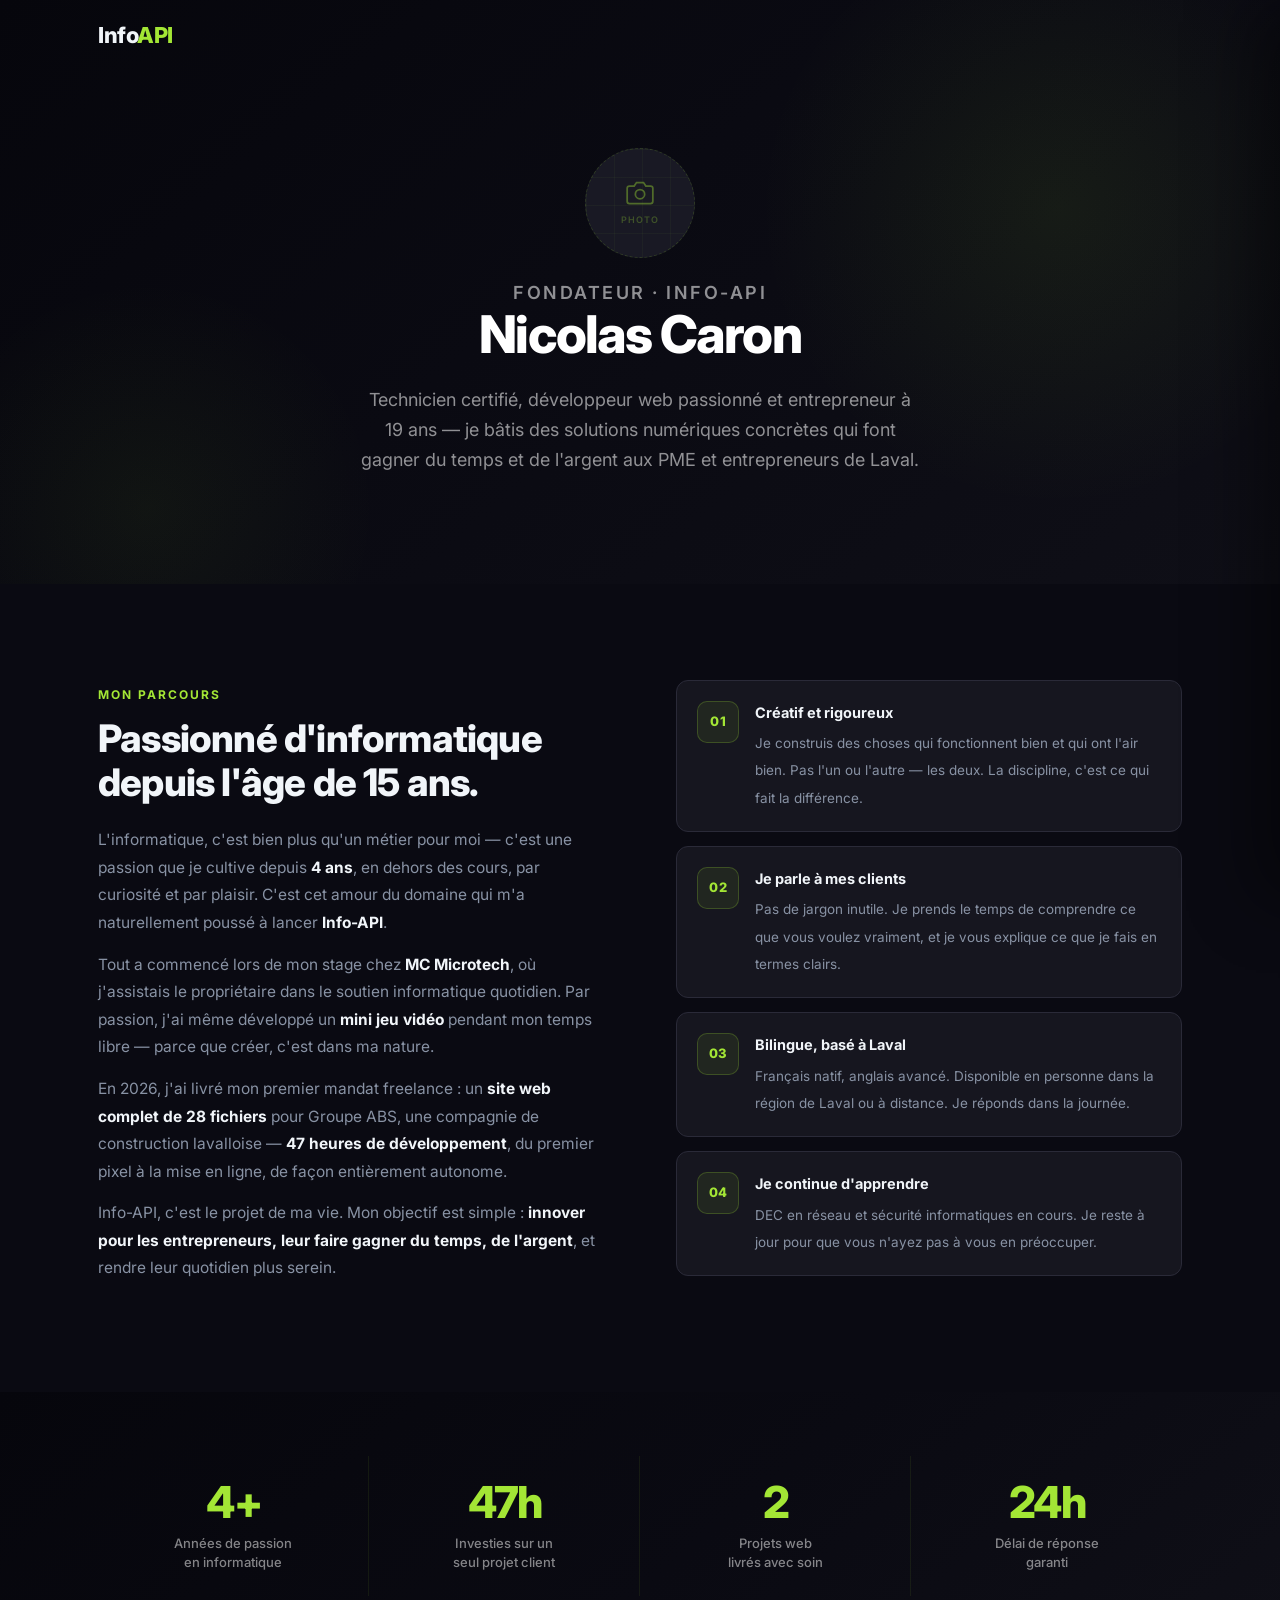
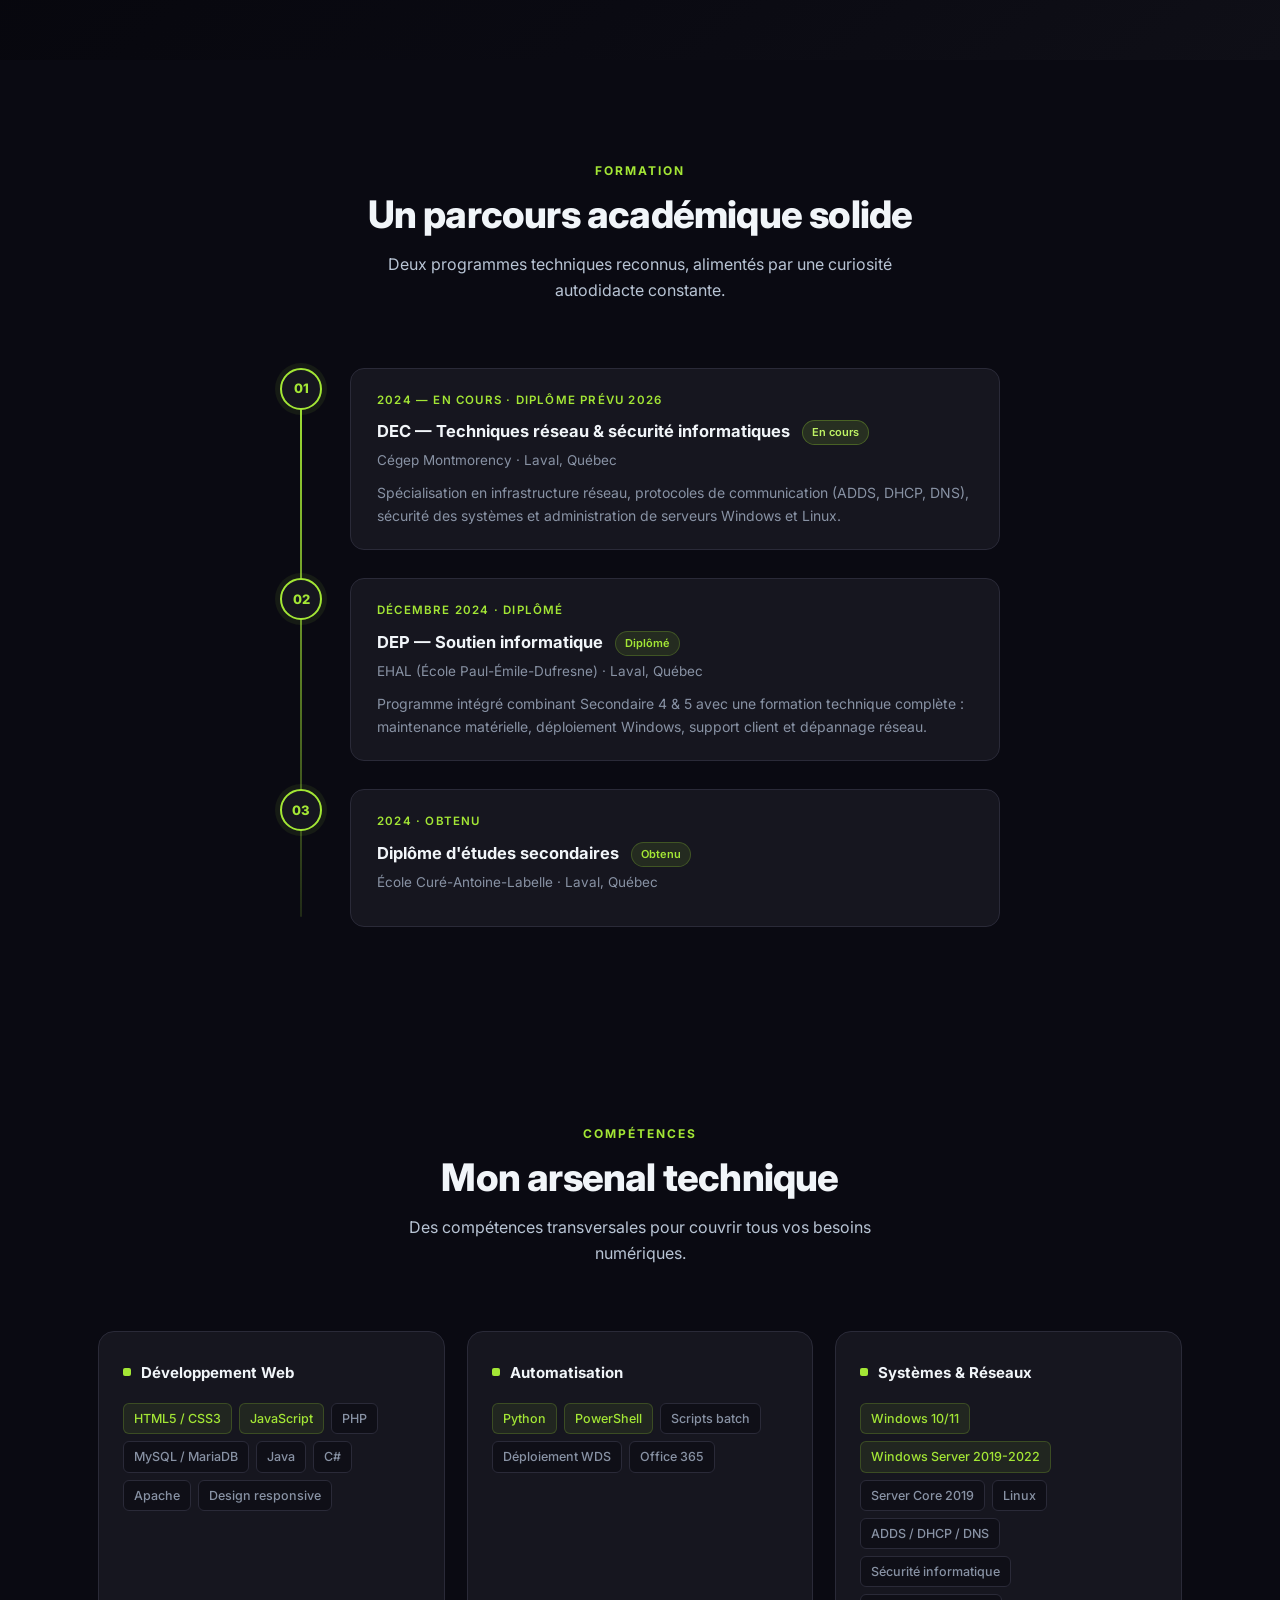
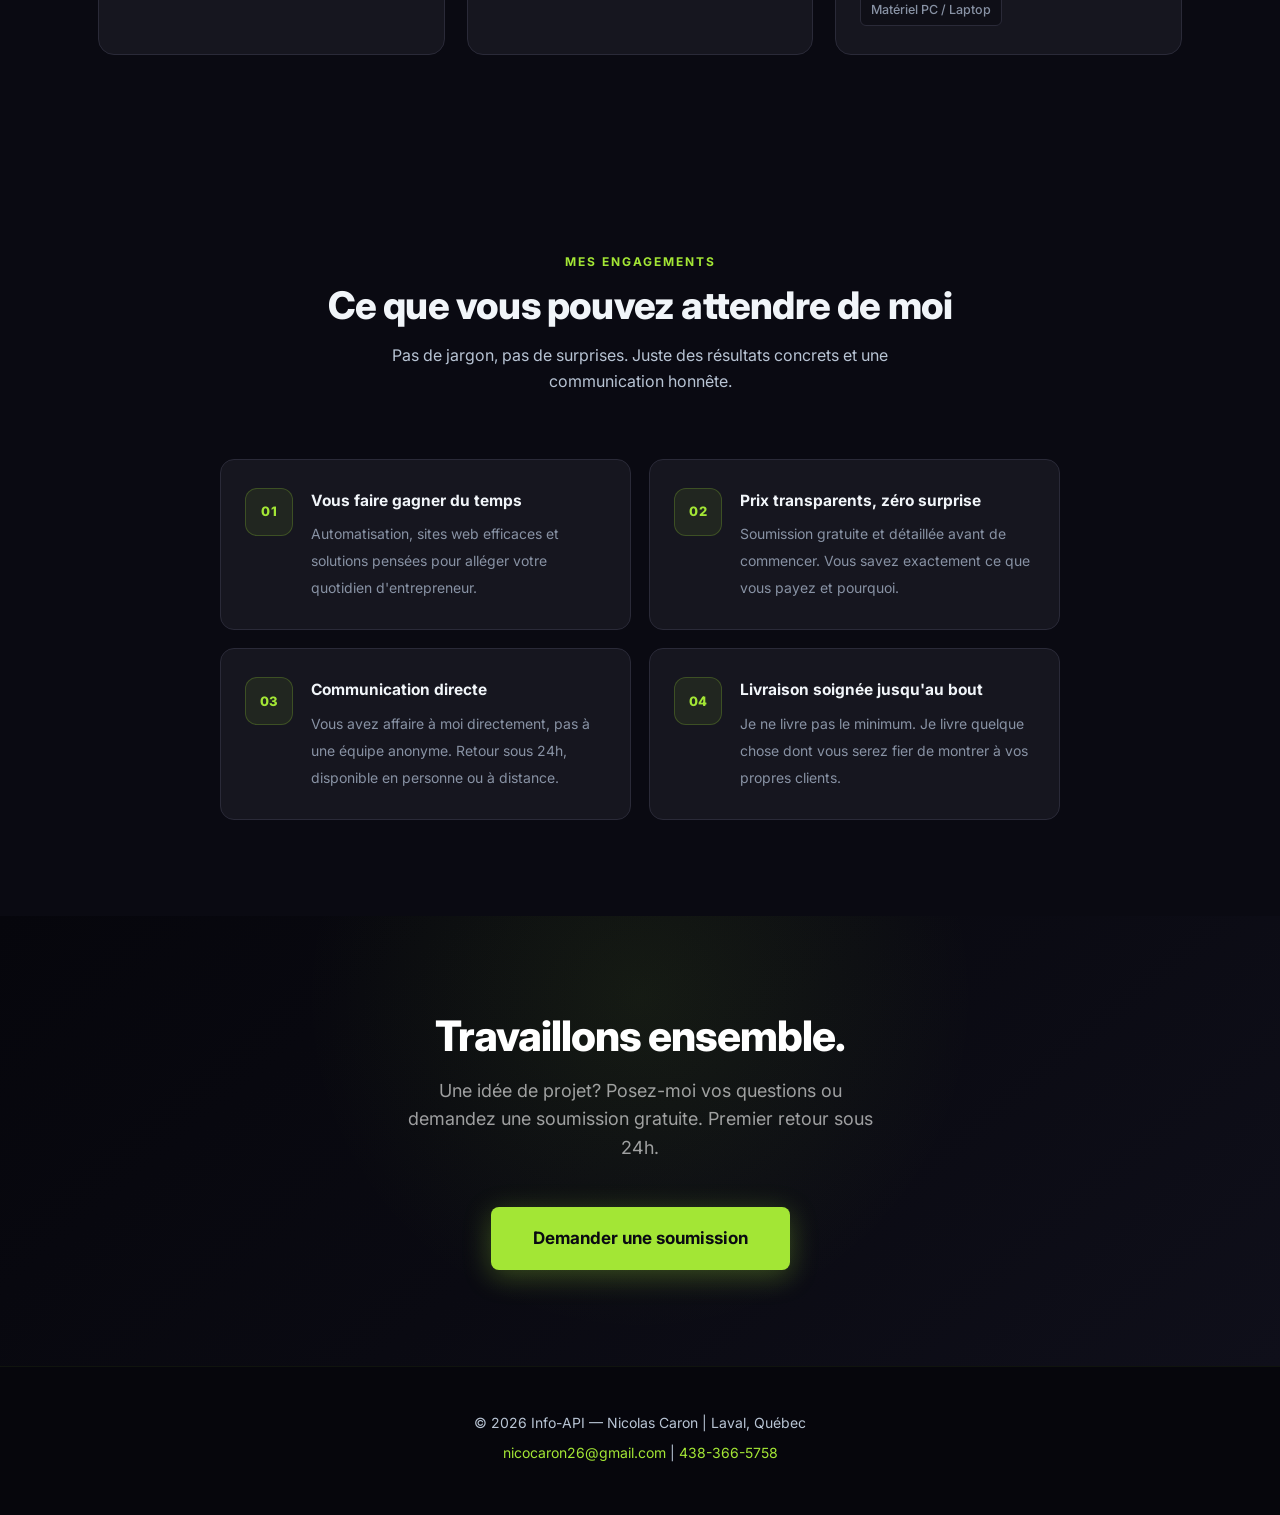
==== apropos.html @ 494d6074 "Fix structure repo" ====
<!DOCTYPE html>
<html lang="fr">
<head>
    <meta charset="UTF-8">
    <meta name="viewport" content="width=device-width, initial-scale=1.0">
    <meta name="description" content="À propos de Nicolas Caron, fondateur d'Info-API — technicien certifié, développeur web passionné basé à Laval.">
    <title>À propos | Info-API</title>
    <link rel="preconnect" href="https://fonts.googleapis.com">
    <link rel="preconnect" href="https://fonts.gstatic.com" crossorigin>
    <link href="https://fonts.googleapis.com/css2?family=Inter:wght@400;500;600;700;800&display=swap" rel="stylesheet">
    <link rel="stylesheet" href="css/style.css">
    <style>
        /* ---- HERO ---- */
        .about-hero {
            padding: 148px 0 108px;
            background: linear-gradient(140deg, #06060c 0%, #0a0a12 45%, #0f0f17 100%);
            text-align: center;
            position: relative;
            overflow: hidden;
        }
        .about-hero::before {
            content: '';
            position: absolute;
            top: -20%; right: -8%;
            width: 650px; height: 650px;
            background: radial-gradient(circle, rgba(163,230,53,0.07) 0%, transparent 65%);
            pointer-events: none;
        }
        .about-hero::after {
            content: '';
            position: absolute;
            bottom: -30%; left: -8%;
            width: 500px; height: 500px;
            background: radial-gradient(circle, rgba(163,230,53,0.05) 0%, transparent 65%);
            pointer-events: none;
        }
        .about-hero .container { position: relative; z-index: 1; }

        .avatar {
            width: 100px; height: 100px;
            border-radius: 50%;
            background: rgba(163,230,53,0.08);
            border: 2px solid rgba(163,230,53,0.28);
            display: flex;
            align-items: center;
            justify-content: center;
            font-size: 28px;
            font-weight: 800;
            color: #a3e635;
            margin: 0 auto 24px;
            box-shadow: 0 0 0 8px rgba(163,230,53,0.05);
        }

        .hero-role {
            font-size: 13px;
            font-weight: 600;
            letter-spacing: 2.5px;
            text-transform: uppercase;
            color: #a3e635;
            margin-bottom: 14px;
        }

        .about-hero h1 {
            font-size: 52px;
            font-weight: 800;
            color: #fff;
            letter-spacing: -1.8px;
            margin-bottom: 22px;
            line-height: 1.05;
        }

        .about-hero > .container > p {
            font-size: 18px;
            color: rgba(255,255,255,0.55);
            max-width: 560px;
            margin: 0 auto;
            line-height: 1.68;
        }

        /* ---- HISTOIRE ---- */
        .histoire-grid {
            display: grid;
            grid-template-columns: 1fr 1fr;
            gap: 72px;
            align-items: start;
        }

        .histoire-text h2 { text-align: left; margin-bottom: 22px; }

        .histoire-text p {
            color: #8892a4;
            font-size: 15.5px;
            line-height: 1.78;
            margin-bottom: 14px;
        }

        .histoire-text p strong { color: #f1f5f9; }

        .traits { display: flex; flex-direction: column; gap: 14px; }

        .trait {
            display: flex;
            align-items: flex-start;
            gap: 16px;
            background: #16161f;
            border: 1.5px solid #2a2a38;
            border-radius: 12px;
            padding: 20px;
            transition: border-color 0.22s, transform 0.22s;
        }

        .trait:hover {
            border-color: rgba(163,230,53,0.22);
            transform: translateX(5px);
        }

        .trait-icon { flex-shrink: 0; margin-top: 2px; }
        .trait-num {
            width: 42px; height: 42px;
            background: rgba(163,230,53,0.08);
            border: 1.5px solid rgba(163,230,53,0.22);
            border-radius: 10px;
            display: flex; align-items: center; justify-content: center;
            color: #a3e635; font-size: 13px; font-weight: 800;
            flex-shrink: 0; letter-spacing: 0.5px; line-height: 1;
        }

        .trait-content strong {
            display: block;
            font-size: 14.5px;
            font-weight: 700;
            color: #f1f5f9;
            margin-bottom: 4px;
        }

        .trait-content span {
            font-size: 13.5px;
            color: #8892a4;
            line-height: 1.55;
        }

        /* ---- STATS ---- */
        .stats-band {
            background: linear-gradient(140deg, #06060c 0%, #0a0a12 55%, #0f0f17 100%);
            padding: 64px 0;
        }

        .stats-grid {
            display: grid;
            grid-template-columns: repeat(4, 1fr);
            text-align: center;
        }

        .stat-item {
            padding: 24px 20px;
            border-right: 1px solid rgba(163,230,53,0.08);
        }

        .stat-item:last-child { border-right: none; }

        .stat-number {
            font-size: 44px;
            font-weight: 800;
            color: #a3e635;
            letter-spacing: -2px;
            line-height: 1;
            margin-bottom: 10px;
        }

        .stat-label {
            font-size: 13px;
            color: rgba(255,255,255,0.5);
            font-weight: 500;
            line-height: 1.45;
        }

        /* ---- TIMELINE ---- */
        .timeline {
            max-width: 720px;
            margin: 0 auto;
            position: relative;
        }

        .timeline::before {
            content: '';
            position: absolute;
            left: 20px; top: 10px; bottom: 10px;
            width: 2px;
            background: linear-gradient(to bottom, #a3e635, rgba(163,230,53,0.15));
            border-radius: 2px;
        }

        .timeline-item {
            display: flex;
            gap: 28px;
            margin-bottom: 28px;
            align-items: flex-start;
        }

        .timeline-item:last-child { margin-bottom: 0; }

        .timeline-dot {
            width: 42px; height: 42px;
            border-radius: 50%;
            background: #16161f;
            border: 2px solid #a3e635;
            display: flex;
            align-items: center;
            justify-content: center;
            font-size: 13px;
            font-weight: 800;
            color: #a3e635;
            flex-shrink: 0;
            position: relative;
            z-index: 1;
            box-shadow: 0 0 0 5px rgba(163,230,53,0.08);
        }

        .timeline-content {
            background: #16161f;
            border: 1.5px solid #2a2a38;
            border-radius: 14px;
            padding: 22px 26px;
            flex: 1;
            transition: border-color 0.22s, box-shadow 0.22s;
        }

        .timeline-content:hover {
            border-color: rgba(163,230,53,0.22);
            box-shadow: 0 8px 24px rgba(0,0,0,0.3);
        }

        .timeline-date {
            font-size: 11.5px;
            font-weight: 600;
            letter-spacing: 1.2px;
            text-transform: uppercase;
            color: #a3e635;
            margin-bottom: 7px;
        }

        .timeline-content h3 {
            font-size: 16.5px;
            font-weight: 700;
            color: #f1f5f9;
            margin-bottom: 4px;
        }

        .timeline-content .school {
            font-size: 13.5px;
            color: #8892a4;
            margin-bottom: 10px;
        }

        .timeline-content p {
            font-size: 14px;
            color: #8892a4;
            line-height: 1.62;
        }

        .badge-status {
            display: inline-block;
            font-size: 11px;
            font-weight: 600;
            padding: 2px 9px;
            border-radius: 100px;
            margin-left: 8px;
            vertical-align: middle;
        }

        .badge-done {
            background: rgba(163,230,53,0.1);
            color: #a3e635;
            border: 1px solid rgba(163,230,53,0.22);
        }

        .badge-active {
            background: rgba(163,230,53,0.12);
            color: #bef264;
            border: 1px solid rgba(163,230,53,0.28);
        }

        /* ---- COMPETENCES ---- */
        .skills-grid {
            display: grid;
            grid-template-columns: repeat(3, 1fr);
            gap: 22px;
        }

        .skill-group {
            background: #16161f;
            border: 1.5px solid #2a2a38;
            border-radius: 16px;
            padding: 28px 24px;
            transition: border-color 0.22s, box-shadow 0.22s, transform 0.22s;
        }

        .skill-group:hover {
            border-color: rgba(163,230,53,0.22);
            box-shadow: 0 12px 32px rgba(0,0,0,0.3);
            transform: translateY(-4px);
        }

        .skill-group-title {
            display: flex;
            align-items: center;
            gap: 10px;
            font-size: 15px;
            font-weight: 700;
            color: #f1f5f9;
            margin-bottom: 18px;
        }

        .skill-group-title::before {
            content: '';
            display: inline-block;
            width: 8px; height: 8px;
            border-radius: 2px;
            background: #a3e635;
            flex-shrink: 0;
        }

        .skill-tags { display: flex; flex-wrap: wrap; gap: 7px; }

        .skill-tag {
            font-size: 12.5px;
            font-weight: 500;
            color: #8892a4;
            background: #0f0f17;
            border: 1px solid #2a2a38;
            border-radius: 6px;
            padding: 4px 10px;
        }

        .skill-tag.primary {
            background: rgba(163,230,53,0.08);
            color: #a3e635;
            border-color: rgba(163,230,53,0.2);
        }

        /* ---- TEMOIGNAGE ---- */
        .temoignage-wrap {
            max-width: 800px;
            margin: 0 auto;
        }

        .temoignage-card {
            background: #16161f;
            border: 1.5px solid #2a2a38;
            border-radius: 22px;
            padding: 56px 60px;
            position: relative;
            text-align: center;
            box-shadow: 0 20px 56px rgba(0,0,0,0.35);
        }

        .quote-mark {
            font-size: 96px;
            line-height: 0.55;
            color: #a3e635;
            opacity: 0.1;
            font-family: Georgia, serif;
            position: absolute;
            top: 38px; left: 48px;
            pointer-events: none;
        }

        .stars {
            font-size: 20px;
            letter-spacing: 2px;
            margin-bottom: 28px;
        }

        .temoignage-card blockquote {
            font-size: 19px;
            font-weight: 500;
            color: #f1f5f9;
            line-height: 1.68;
            font-style: italic;
            margin-bottom: 36px;
            position: relative;
            z-index: 1;
            max-width: 620px;
            margin-left: auto;
            margin-right: auto;
            margin-bottom: 36px;
        }

        .temoignage-client {
            display: flex;
            align-items: center;
            justify-content: center;
            gap: 14px;
        }

        .client-avatar {
            width: 48px; height: 48px;
            border-radius: 50%;
            background: rgba(163,230,53,0.1);
            border: 1.5px solid rgba(163,230,53,0.22);
            display: flex;
            align-items: center;
            justify-content: center;
            font-size: 15px;
            font-weight: 700;
            color: #a3e635;
            flex-shrink: 0;
        }

        .client-info strong {
            display: block;
            font-size: 15px;
            font-weight: 700;
            color: #f1f5f9;
        }

        .client-info span {
            font-size: 13px;
            color: #8892a4;
        }

        /* ---- ENGAGEMENTS ---- */
        .engagements-grid {
            display: grid;
            grid-template-columns: repeat(2, 1fr);
            gap: 18px;
            max-width: 840px;
            margin: 0 auto;
        }

        .engagement {
            display: flex;
            align-items: flex-start;
            gap: 18px;
            background: #16161f;
            border: 1.5px solid #2a2a38;
            border-radius: 14px;
            padding: 28px 24px;
            transition: border-color 0.22s, box-shadow 0.22s, transform 0.22s;
        }

        .engagement:hover {
            border-color: rgba(163,230,53,0.22);
            box-shadow: 0 10px 28px rgba(0,0,0,0.3);
            transform: translateY(-3px);
        }

        .engagement-icon {
            width: 48px; height: 48px;
            background: rgba(163,230,53,0.08);
            border: 1.5px solid rgba(163,230,53,0.22);
            border-radius: 12px;
            display: flex;
            align-items: center;
            justify-content: center;
            font-size: 13px;
            font-weight: 800;
            color: #a3e635;
            flex-shrink: 0;
            letter-spacing: 0.5px;
        }

        .engagement-text strong {
            display: block;
            font-size: 15.5px;
            font-weight: 700;
            color: #f1f5f9;
            margin-bottom: 6px;
        }

        .engagement-text span {
            font-size: 14px;
            color: #8892a4;
            line-height: 1.57;
        }

        /* ---- RESPONSIVE ---- */
        @media (max-width: 768px) {
            .about-hero h1 { font-size: 36px; letter-spacing: -1px; }
            .histoire-grid { grid-template-columns: 1fr; gap: 44px; }
            .stats-grid { grid-template-columns: repeat(2, 1fr); }
            .stat-item:nth-child(2) { border-right: none; }
            .stat-item:nth-child(3),
            .stat-item:nth-child(4) { border-top: 1px solid rgba(255,255,255,0.07); }
            .stat-item:nth-child(4) { border-right: none; }
            .skills-grid { grid-template-columns: 1fr; }
            .temoignage-card { padding: 36px 24px; }
            .engagements-grid { grid-template-columns: 1fr; }
            .timeline::before { display: none; }
        }
    </style>
</head>
<body>

    <!-- NAVIGATION -->
    <nav class="navbar">
        <div class="container">
            <a href="index.html" class="logo">Info<span>API</span></a>
            <button class="hamburger" id="hamburger" aria-label="Menu">
                <span></span><span></span><span></span>
            </button>
        </div>
    </nav>

    <!-- OVERLAY MENU -->
    <div class="nav-overlay" id="navOverlay">
        <div class="nav-overlay-inner">
            <ul class="overlay-links">
                <li><a href="index.html">Accueil</a></li>
                <li>
                    <button class="overlay-dd-trigger">Services <span class="ov-arrow">+</span></button>
                    <ul class="overlay-sub">
                        <li><a href="sites-web.html">Sites web</a></li>
                        <li><a href="automatisation.html">Solutions sur mesure</a></li>
                        <li><a href="services.html">Forfaits entreprise</a></li>
                    </ul>
                </li>
                <li><a href="apropos.html">À propos</a></li>
                <li><a href="projets.html">Projets</a></li>
            </ul>
            <a href="soumission.html" class="overlay-cta">Prendre RDV Gratuitement</a>
        </div>
    </div>

    <!-- HERO -->
    <section class="about-hero">
        <div class="container">
            <div class="img-ph" style="width:110px;height:110px;border-radius:50%;margin:0 auto 20px;gap:5px;">
                <div class="img-ph-icon" style="width:28px;height:28px;"></div>
                <span class="img-ph-label" style="font-size:9px;">Photo</span>
            </div>
            <p class="hero-role">Fondateur · Info-API</p>
            <h1>Nicolas Caron</h1>
            <p>Technicien certifié, développeur web passionné et entrepreneur à 19 ans — je bâtis des solutions numériques concrètes qui font gagner du temps et de l'argent aux PME et entrepreneurs de Laval.</p>
        </div>
    </section>

    <!-- MON HISTOIRE -->
    <section>
        <div class="container">
            <div class="histoire-grid fade-in">
                <div class="histoire-text">
                    <span class="section-tag">Mon parcours</span>
                    <h2>Passionné d'informatique depuis l'âge de 15 ans.</h2>
                    <p>L'informatique, c'est bien plus qu'un métier pour moi — c'est une passion que je cultive depuis <strong>4 ans</strong>, en dehors des cours, par curiosité et par plaisir. C'est cet amour du domaine qui m'a naturellement poussé à lancer <strong>Info-API</strong>.</p>
                    <p>Tout a commencé lors de mon stage chez <strong>MC Microtech</strong>, où j'assistais le propriétaire dans le soutien informatique quotidien. Par passion, j'ai même développé un <strong>mini jeu vidéo</strong> pendant mon temps libre — parce que créer, c'est dans ma nature.</p>
                    <p>En 2026, j'ai livré mon premier mandat freelance : un <strong>site web complet de 28 fichiers</strong> pour Groupe ABS, une compagnie de construction lavalloise — <strong>47 heures de développement</strong>, du premier pixel à la mise en ligne, de façon entièrement autonome.</p>
                    <p>Info-API, c'est le projet de ma vie. Mon objectif est simple : <strong>innover pour les entrepreneurs, leur faire gagner du temps, de l'argent</strong>, et rendre leur quotidien plus serein.</p>
                </div>
                <div class="traits">
                    <div class="trait">
                        <div class="trait-num">01</div>
                        <div class="trait-content">
                            <strong>Créatif et rigoureux</strong>
                            <span>Je construis des choses qui fonctionnent bien et qui ont l'air bien. Pas l'un ou l'autre — les deux. La discipline, c'est ce qui fait la différence.</span>
                        </div>
                    </div>
                    <div class="trait">
                        <div class="trait-num">02</div>
                        <div class="trait-content">
                            <strong>Je parle à mes clients</strong>
                            <span>Pas de jargon inutile. Je prends le temps de comprendre ce que vous voulez vraiment, et je vous explique ce que je fais en termes clairs.</span>
                        </div>
                    </div>
                    <div class="trait">
                        <div class="trait-num">03</div>
                        <div class="trait-content">
                            <strong>Bilingue, basé à Laval</strong>
                            <span>Français natif, anglais avancé. Disponible en personne dans la région de Laval ou à distance. Je réponds dans la journée.</span>
                        </div>
                    </div>
                    <div class="trait">
                        <div class="trait-num">04</div>
                        <div class="trait-content">
                            <strong>Je continue d'apprendre</strong>
                            <span>DEC en réseau et sécurité informatiques en cours. Je reste à jour pour que vous n'ayez pas à vous en préoccuper.</span>
                        </div>
                    </div>
                </div>
            </div>
        </div>
    </section>

    <!-- STATS -->
    <div class="stats-band">
        <div class="container">
            <div class="stats-grid">
                <div class="stat-item">
                    <div class="stat-number">4+</div>
                    <div class="stat-label">Années de passion<br>en informatique</div>
                </div>
                <div class="stat-item">
                    <div class="stat-number">47h</div>
                    <div class="stat-label">Investies sur un<br>seul projet client</div>
                </div>
                <div class="stat-item">
                    <div class="stat-number">2</div>
                    <div class="stat-label">Projets web<br>livrés avec soin</div>
                </div>
                <div class="stat-item">
                    <div class="stat-number">24h</div>
                    <div class="stat-label">Délai de réponse<br>garanti</div>
                </div>
            </div>
        </div>
    </div>

    <!-- FORMATION -->
    <section>
        <div class="container">
            <div class="section-header">
                <span class="section-tag">Formation</span>
                <h2>Un parcours académique solide</h2>
                <p class="section-sub">Deux programmes techniques reconnus, alimentés par une curiosité autodidacte constante.</p>
            </div>
            <div class="timeline">
                <div class="timeline-item fade-in">
                    <div class="timeline-dot">01</div>
                    <div class="timeline-content">
                        <div class="timeline-date">2024 — En cours · Diplôme prévu 2026</div>
                        <h3>DEC — Techniques réseau & sécurité informatiques <span class="badge-status badge-active">En cours</span></h3>
                        <div class="school">Cégep Montmorency · Laval, Québec</div>
                        <p>Spécialisation en infrastructure réseau, protocoles de communication (ADDS, DHCP, DNS), sécurité des systèmes et administration de serveurs Windows et Linux.</p>
                    </div>
                </div>
                <div class="timeline-item fade-in">
                    <div class="timeline-dot">02</div>
                    <div class="timeline-content">
                        <div class="timeline-date">Décembre 2024 · Diplômé</div>
                        <h3>DEP — Soutien informatique <span class="badge-status badge-done">Diplômé</span></h3>
                        <div class="school">EHAL (École Paul-Émile-Dufresne) · Laval, Québec</div>
                        <p>Programme intégré combinant Secondaire 4 & 5 avec une formation technique complète : maintenance matérielle, déploiement Windows, support client et dépannage réseau.</p>
                    </div>
                </div>
                <div class="timeline-item fade-in">
                    <div class="timeline-dot">03</div>
                    <div class="timeline-content">
                        <div class="timeline-date">2024 · Obtenu</div>
                        <h3>Diplôme d'études secondaires <span class="badge-status badge-done">Obtenu</span></h3>
                        <div class="school">École Curé-Antoine-Labelle · Laval, Québec</div>
                    </div>
                </div>
            </div>
        </div>
    </section>

    <!-- COMPETENCES -->
    <section style="background: var(--navy);">
        <div class="container">
            <div class="section-header">
                <span class="section-tag">Compétences</span>
                <h2>Mon arsenal technique</h2>
                <p class="section-sub">Des compétences transversales pour couvrir tous vos besoins numériques.</p>
            </div>
            <div class="skills-grid">
                <div class="skill-group fade-in">
                    <div class="skill-group-title">Développement Web</div>
                    <div class="skill-tags">
                        <span class="skill-tag primary">HTML5 / CSS3</span>
                        <span class="skill-tag primary">JavaScript</span>
                        <span class="skill-tag">PHP</span>
                        <span class="skill-tag">MySQL / MariaDB</span>
                        <span class="skill-tag">Java</span>
                        <span class="skill-tag">C#</span>
                        <span class="skill-tag">Apache</span>
                        <span class="skill-tag">Design responsive</span>
                    </div>
                </div>
                <div class="skill-group fade-in">
                    <div class="skill-group-title">Automatisation</div>
                    <div class="skill-tags">
                        <span class="skill-tag primary">Python</span>
                        <span class="skill-tag primary">PowerShell</span>
                        <span class="skill-tag">Scripts batch</span>
                        <span class="skill-tag">Déploiement WDS</span>
                        <span class="skill-tag">Office 365</span>
                    </div>
                </div>
                <div class="skill-group fade-in">
                    <div class="skill-group-title">Systèmes & Réseaux</div>
                    <div class="skill-tags">
                        <span class="skill-tag primary">Windows 10/11</span>
                        <span class="skill-tag primary">Windows Server 2019-2022</span>
                        <span class="skill-tag">Server Core 2019</span>
                        <span class="skill-tag">Linux</span>
                        <span class="skill-tag">ADDS / DHCP / DNS</span>
                        <span class="skill-tag">Sécurité informatique</span>
                        <span class="skill-tag">Matériel PC / Laptop</span>
                    </div>
                </div>
            </div>
        </div>
    </section>

    <!-- ENGAGEMENTS -->
    <section style="background: var(--navy);">
        <div class="container">
            <div class="section-header">
                <span class="section-tag">Mes engagements</span>
                <h2>Ce que vous pouvez attendre de moi</h2>
                <p class="section-sub">Pas de jargon, pas de surprises. Juste des résultats concrets et une communication honnête.</p>
            </div>
            <div class="engagements-grid">
                <div class="engagement fade-in">
                    <div class="engagement-icon">01</div>
                    <div class="engagement-text">
                        <strong>Vous faire gagner du temps</strong>
                        <span>Automatisation, sites web efficaces et solutions pensées pour alléger votre quotidien d'entrepreneur.</span>
                    </div>
                </div>
                <div class="engagement fade-in">
                    <div class="engagement-icon">02</div>
                    <div class="engagement-text">
                        <strong>Prix transparents, zéro surprise</strong>
                        <span>Soumission gratuite et détaillée avant de commencer. Vous savez exactement ce que vous payez et pourquoi.</span>
                    </div>
                </div>
                <div class="engagement fade-in">
                    <div class="engagement-icon">03</div>
                    <div class="engagement-text">
                        <strong>Communication directe</strong>
                        <span>Vous avez affaire à moi directement, pas à une équipe anonyme. Retour sous 24h, disponible en personne ou à distance.</span>
                    </div>
                </div>
                <div class="engagement fade-in">
                    <div class="engagement-icon">04</div>
                    <div class="engagement-text">
                        <strong>Livraison soignée jusqu'au bout</strong>
                        <span>Je ne livre pas le minimum. Je livre quelque chose dont vous serez fier de montrer à vos propres clients.</span>
                    </div>
                </div>
            </div>
        </div>
    </section>

    <!-- CTA -->
    <section class="cta">
        <div class="container">
            <h2>Travaillons ensemble.</h2>
            <p>Une idée de projet? Posez-moi vos questions ou demandez une soumission gratuite. Premier retour sous 24h.</p>
            <a href="soumission.html" class="btn-primary">Demander une soumission</a>
        </div>
    </section>

    <!-- FOOTER -->
    <footer>
        <div class="container">
            <p>© 2026 Info-API — Nicolas Caron | Laval, Québec</p>
            <p><a href="mailto:nicocaron26@gmail.com">nicocaron26@gmail.com</a> | <a href="tel:4383665758">438-366-5758</a></p>
        </div>
    </footer>

    <script src="js/main.js"></script>
</body>
</html>
---- css/style.css ----
/* ===== RESET & BASE ===== */
* {
    margin: 0;
    padding: 0;
    box-sizing: border-box;
}

html {
    scroll-behavior: smooth;
}

/* ===== PALETTE P9 — ANTHRACITE & CITRON ===== */
:root {
    --navy:       #0a0a12;   /* fond principal */
    --navy-mid:   #16161f;   /* cartes, nav */
    --navy-high:  #1e1e2a;   /* hover, elevated */
    --blue:       #a3e635;   /* accent citron */
    --blue-light: #bef264;   /* citron clair */
    --blue-dark:  #65a30d;   /* citron foncé (contraste) */
    --text-dark:  #f1f5f9;   /* texte principal (sur fond sombre) */
    --text-mid:   #cbd5e1;   /* texte secondaire */
    --text-muted: #b8c4d4;   /* texte atténué */
    --bg-light:   #16161f;   /* sections alternées */
    --border:     #2a2a38;   /* bordures */
    --border-lt:  #32324a;   /* bordures légères */
    --white:      #ffffff;
}

body {
    font-family: 'Inter', 'Segoe UI', system-ui, -apple-system, sans-serif;
    color: var(--text-dark);
    line-height: 1.7;
    background: var(--navy);
    -webkit-font-smoothing: antialiased;
}

a {
    text-decoration: none;
    color: inherit;
}

.container {
    max-width: 1140px;
    margin: 0 auto;
    padding: 0 28px;
}

/* ===== NAVBAR ===== */
.navbar {
    position: fixed;
    top: 0;
    width: 100%;
    background: transparent;
    z-index: 1000;
    transition: box-shadow 0.3s;
}


.navbar .container {
    display: flex;
    align-items: center;
    justify-content: space-between;
    height: 72px;
}

.logo {
    font-size: 22px;
    font-weight: 800;
    color: var(--text-dark);
    letter-spacing: -0.5px;
}

.logo span {
    color: var(--blue);
}

/* ===== HAMBURGER ===== */
.hamburger {
    display: flex;
    flex-direction: column;
    justify-content: center;
    gap: 5px;
    width: 40px;
    height: 40px;
    background: none;
    border: none;
    cursor: pointer;
    padding: 6px;
    border-radius: 8px;
    transition: background 0.2s;
    position: relative;
    z-index: 1100;
}

.hamburger:hover {
    background: rgba(163, 230, 53, 0.08);
}

.hamburger span {
    display: block;
    height: 2px;
    background: var(--text-dark);
    border-radius: 2px;
    transition: transform 0.3s ease, opacity 0.3s ease, background 0.3s;
    transform-origin: center;
}

.hamburger.active span {
    background: var(--blue);
}

.hamburger.active span:nth-child(1) {
    transform: translateY(7px) rotate(45deg);
}

.hamburger.active span:nth-child(2) {
    opacity: 0;
    transform: scaleX(0);
}

.hamburger.active span:nth-child(3) {
    transform: translateY(-7px) rotate(-45deg);
}

/* ===== BACKDROP ===== */
.nav-backdrop {
    position: fixed;
    inset: 0;
    background: rgba(0, 0, 0, 0.6);
    backdrop-filter: blur(3px);
    z-index: 1040;
    opacity: 0;
    visibility: hidden;
    transition: opacity 0.35s ease, visibility 0.35s ease;
}

.nav-backdrop.active {
    opacity: 1;
    visibility: visible;
}

/* ===== TIROIR LATÉRAL DROIT ===== */
.nav-overlay {
    position: fixed;
    top: 0;
    right: 0;
    bottom: 0;
    width: 320px;
    background: var(--navy-mid);
    border-left: 1px solid var(--border);
    z-index: 1050;
    display: flex;
    flex-direction: column;
    transform: translateX(100%);
    transition: transform 0.38s cubic-bezier(0.4, 0, 0.2, 1);
    overflow-y: auto;
    box-shadow: -24px 0 64px rgba(0, 0, 0, 0.45);
}

.nav-overlay.active {
    transform: translateX(0);
}

.nav-overlay-inner {
    display: flex;
    flex-direction: column;
    min-height: 100%;
    padding: 96px 36px 40px;
    text-align: left;
}

.overlay-links {
    list-style: none;
    margin-bottom: 0;
    flex: 1;
}

.overlay-links > li {
    border-bottom: 1px solid var(--border);
}

.overlay-links > li:last-child {
    border-bottom: none;
}

.overlay-links > li > a,
.overlay-dd-trigger {
    display: flex;
    align-items: center;
    justify-content: space-between;
    width: 100%;
    font-size: 17px;
    font-weight: 700;
    letter-spacing: -0.3px;
    color: var(--text-mid);
    padding: 16px 0;
    background: none;
    border: none;
    cursor: pointer;
    font-family: inherit;
    transition: color 0.2s;
    line-height: 1.2;
    text-align: left;
}

.overlay-links > li > a:hover,
.overlay-dd-trigger:hover,
.overlay-dd-trigger.active {
    color: var(--blue);
}

/* Flèche du dropdown overlay */
.overlay-dd-trigger .ov-arrow {
    display: inline-flex;
    align-items: center;
    justify-content: center;
    width: 26px;
    height: 26px;
    border-radius: 6px;
    background: var(--navy-high);
    font-size: 16px;
    font-weight: 400;
    transition: transform 0.25s, background 0.2s;
    color: var(--text-muted);
    flex-shrink: 0;
}

.overlay-dd-trigger.active .ov-arrow {
    transform: rotate(45deg);
    background: rgba(163, 230, 53, 0.12);
    color: var(--blue);
}

/* Sous-items Services */
.overlay-sub {
    list-style: none;
    max-height: 0;
    overflow: hidden;
    transition: max-height 0.35s ease;
    padding-left: 0;
}

.overlay-sub.open {
    max-height: 300px;
}

.overlay-sub li a {
    display: flex;
    align-items: center;
    gap: 10px;
    font-size: 14px;
    font-weight: 600;
    color: var(--text-muted);
    padding: 10px 12px;
    border-radius: 8px;
    margin-bottom: 3px;
    transition: color 0.2s, background 0.2s;
}

.overlay-sub li a::before {
    content: '→';
    font-size: 12px;
    color: var(--blue-dark);
}

.overlay-sub li a:hover {
    color: var(--blue);
    background: rgba(163, 230, 53, 0.07);
}

/* CTA overlay */
.overlay-cta {
    display: block;
    margin-top: 36px;
    background: var(--blue);
    color: #0a0a12;
    font-size: 15px;
    font-weight: 700;
    padding: 14px 24px;
    border-radius: 10px;
    text-align: center;
    transition: transform 0.2s, box-shadow 0.2s, background 0.2s;
    box-shadow: 0 4px 24px rgba(163, 230, 53, 0.28);
    letter-spacing: -0.2px;
}

.overlay-cta:hover {
    background: var(--blue-light);
    transform: translateY(-2px);
    box-shadow: 0 8px 36px rgba(163, 230, 53, 0.38);
}

/* Mobile : tiroir plein largeur */
@media (max-width: 480px) {
    .nav-overlay {
        width: 100%;
        border-left: none;
    }
}

/* ===== HERO ===== */
.hero {
    padding: 164px 0 110px;
    background: linear-gradient(140deg, #06060c 0%, var(--navy) 45%, #0f0f1a 100%);
    text-align: center;
    position: relative;
    overflow: hidden;
}

.hero::before {
    content: '';
    position: absolute;
    top: -20%;
    right: -8%;
    width: 700px;
    height: 700px;
    background: radial-gradient(circle, rgba(163, 230, 53, 0.07) 0%, transparent 65%);
    pointer-events: none;
}

.hero::after {
    content: '';
    position: absolute;
    bottom: -30%;
    left: -10%;
    width: 600px;
    height: 600px;
    background: radial-gradient(circle, rgba(163, 230, 53, 0.05) 0%, transparent 65%);
    pointer-events: none;
}

.hero .container {
    position: relative;
    z-index: 1;
}

.hero-badge {
    display: inline-flex;
    align-items: center;
    gap: 8px;
    background: rgba(163, 230, 53, 0.1);
    border: 1px solid rgba(163, 230, 53, 0.22);
    color: var(--blue-light);
    padding: 7px 18px;
    border-radius: 100px;
    font-size: 13px;
    font-weight: 500;
    letter-spacing: 0.6px;
    margin-bottom: 30px;
    text-transform: uppercase;
}

.hero h1 {
    font-size: 60px;
    font-weight: 800;
    line-height: 1.1;
    margin-bottom: 24px;
    color: var(--white);
    letter-spacing: -2px;
}

.hero h1 span {
    color: var(--blue);
}

.hero p {
    font-size: 19px;
    color: rgba(255, 255, 255, 0.55);
    max-width: 560px;
    margin: 0 auto 48px;
    font-weight: 400;
    line-height: 1.65;
}

.hero-btns {
    display: flex;
    gap: 14px;
    justify-content: center;
    flex-wrap: wrap;
}

/* ===== IMAGE PLACEHOLDER QUADRILLÉ ===== */
.img-ph {
    background-color: #191924;
    background-image:
        linear-gradient(rgba(163,230,53,0.04) 1px, transparent 1px),
        linear-gradient(90deg, rgba(163,230,53,0.04) 1px, transparent 1px);
    background-size: 28px 28px;
    border: 1.5px dashed rgba(163,230,53,0.16);
    border-radius: 14px;
    display: flex;
    flex-direction: column;
    align-items: center;
    justify-content: center;
    gap: 10px;
    position: relative;
    overflow: hidden;
}

.img-ph-icon {
    width: 42px;
    height: 42px;
    opacity: 0.4;
    background: url("data:image/svg+xml,%3Csvg xmlns='http://www.w3.org/2000/svg' viewBox='0 0 24 24' fill='none' stroke='%23a3e635' stroke-width='1.5'%3E%3Cpath d='M23 19a2 2 0 0 1-2 2H3a2 2 0 0 1-2-2V8a2 2 0 0 1 2-2h4l2-3h6l2 3h4a2 2 0 0 1 2 2z'/%3E%3Ccircle cx='12' cy='13' r='4'/%3E%3C/svg%3E") center / contain no-repeat;
}

.img-ph-label {
    font-size: 10.5px;
    font-weight: 600;
    letter-spacing: 1px;
    text-transform: uppercase;
    color: rgba(163,230,53,0.28);
    text-align: center;
    padding: 0 12px;
}

/* ===== HERO DEUX COLONNES ===== */
.hero-grid {
    display: grid;
    grid-template-columns: 1fr 420px;
    gap: 64px;
    align-items: center;
    text-align: left;
}

.hero-grid p {
    max-width: none;
    margin: 0 0 44px;
}

.hero-grid .hero-btns {
    justify-content: flex-start;
}

@media (max-width: 1000px) {
    .hero-grid {
        grid-template-columns: 1fr;
        text-align: center;
    }
    .hero-visual { display: none; }
    .hero-grid p { margin: 0 auto 44px; max-width: 560px; }
    .hero-grid .hero-btns { justify-content: center; }
}

/* ===== BOUTONS ===== */
.btn-primary {
    background: var(--blue);
    color: #0a0a12;
    padding: 15px 32px;
    border-radius: 8px;
    font-weight: 700;
    font-size: 16px;
    transition: background 0.2s, transform 0.15s, box-shadow 0.2s;
    display: inline-block;
    box-shadow: 0 4px 20px rgba(163, 230, 53, 0.32);
}

.btn-primary:hover {
    background: var(--blue-light);
    transform: translateY(-2px);
    box-shadow: 0 8px 32px rgba(163, 230, 53, 0.44);
}

.btn-secondary {
    background: rgba(255, 255, 255, 0.05);
    color: var(--white);
    padding: 15px 32px;
    border-radius: 8px;
    font-weight: 600;
    font-size: 16px;
    border: 1.5px solid rgba(255, 255, 255, 0.16);
    transition: all 0.2s;
    display: inline-block;
    backdrop-filter: blur(4px);
}

.btn-secondary:hover {
    background: rgba(255, 255, 255, 0.1);
    border-color: rgba(255, 255, 255, 0.32);
    transform: translateY(-2px);
}

/* ===== SECTIONS ===== */
section {
    padding: 96px 0;
}

.section-header {
    text-align: center;
    margin-bottom: 64px;
}

.section-tag {
    display: inline-block;
    color: var(--blue);
    font-size: 12px;
    font-weight: 700;
    letter-spacing: 2px;
    text-transform: uppercase;
    margin-bottom: 12px;
}

section h2 {
    font-size: 38px;
    font-weight: 800;
    color: var(--text-dark);
    letter-spacing: -0.8px;
    line-height: 1.15;
    margin-bottom: 14px;
}

.section-sub {
    color: var(--text-muted);
    font-size: 16px;
    max-width: 520px;
    margin: 0 auto;
    line-height: 1.65;
}

/* ===== CARDS SERVICES ===== */
.services-apercu {
    background: var(--navy);
}

.cards {
    display: grid;
    grid-template-columns: repeat(auto-fit, minmax(300px, 1fr));
    gap: 28px;
}

.card {
    background: var(--navy-mid);
    border: 1.5px solid var(--border);
    border-radius: 18px;
    padding: 42px 34px;
    transition: transform 0.28s ease, box-shadow 0.28s ease, border-color 0.28s ease;
    position: relative;
    overflow: hidden;
}

.card::before {
    content: '';
    position: absolute;
    top: 0;
    left: 0;
    right: 0;
    height: 3px;
    background: linear-gradient(90deg, var(--blue), var(--blue-light));
    opacity: 0;
    transition: opacity 0.28s ease;
}

.card:hover {
    transform: translateY(-8px);
    box-shadow: 0 24px 56px rgba(0, 0, 0, 0.35);
    border-color: rgba(163, 230, 53, 0.22);
}

.card:hover::before {
    opacity: 1;
}

.card-icon {
    font-size: 42px;
    margin-bottom: 22px;
    display: block;
}

.card h3 {
    font-size: 24px;
    font-weight: 700;
    margin-bottom: 12px;
    color: var(--text-dark);
    letter-spacing: -0.3px;
}

.card p {
    color: var(--text-muted);
    margin-bottom: 26px;
    font-size: 16.5px;
    line-height: 1.65;
}

.card a {
    color: var(--blue);
    font-weight: 600;
    font-size: 15px;
    display: inline-flex;
    align-items: center;
    gap: 6px;
    transition: gap 0.2s ease;
}

.card a:hover {
    gap: 10px;
}

/* ===== POURQUOI ===== */
.pourquoi {
    background: var(--bg-light);
}

.avantages {
    display: grid;
    grid-template-columns: repeat(auto-fit, minmax(260px, 1fr));
    gap: 20px;
    max-width: 920px;
    margin: 0 auto;
}

.avantage {
    display: flex;
    align-items: flex-start;
    gap: 18px;
    background: var(--navy);
    border: 1.5px solid var(--border);
    border-radius: 14px;
    padding: 26px 24px;
    transition: border-color 0.22s, box-shadow 0.22s, transform 0.22s;
}

.avantage:hover {
    border-color: rgba(163, 230, 53, 0.28);
    box-shadow: 0 10px 28px rgba(0, 0, 0, 0.3);
    transform: translateY(-3px);
}

.avantage-icon {
    width: 42px;
    height: 42px;
    background: rgba(163, 230, 53, 0.1);
    border-radius: 12px;
    display: flex;
    align-items: center;
    justify-content: center;
    flex-shrink: 0;
}

.avantage-icon span {
    color: var(--blue);
    font-size: 18px;
    font-weight: 800;
    line-height: 1;
}

.avantage p {
    color: var(--text-mid);
    font-size: 15px;
    font-weight: 500;
    line-height: 1.55;
    padding-top: 9px;
}

/* ===== CTA ===== */
.cta {
    background: linear-gradient(140deg, #06060c 0%, #0a0a12 50%, #0f0f1a 100%);
    text-align: center;
    color: var(--white);
    position: relative;
    overflow: hidden;
}

.cta::before {
    content: '';
    position: absolute;
    top: -60%;
    left: 50%;
    transform: translateX(-50%);
    width: 700px;
    height: 700px;
    background: radial-gradient(circle, rgba(163, 230, 53, 0.08) 0%, transparent 68%);
    pointer-events: none;
}

.cta .container {
    position: relative;
    z-index: 1;
}

.cta h2 {
    color: var(--white);
    font-size: 42px;
    letter-spacing: -1px;
    margin-bottom: 16px;
}

.cta p {
    font-size: 18px;
    color: rgba(255, 255, 255, 0.6);
    max-width: 480px;
    margin: 0 auto 44px;
    line-height: 1.6;
}

.cta .btn-primary {
    background: var(--blue);
    color: #0a0a12;
    box-shadow: 0 6px 28px rgba(163, 230, 53, 0.3);
    font-size: 17px;
    padding: 17px 42px;
    font-weight: 700;
}

.cta .btn-primary:hover {
    background: var(--blue-light);
    transform: translateY(-3px);
    box-shadow: 0 12px 40px rgba(163, 230, 53, 0.42);
}

/* ===== FOOTER ===== */
footer {
    background: #06060c;
    color: var(--text-muted);
    text-align: center;
    padding: 44px 0;
    border-top: 1px solid rgba(163, 230, 53, 0.06);
}

footer p {
    font-size: 14px;
    margin-bottom: 6px;
}

footer a {
    color: var(--blue);
    transition: color 0.2s;
}

footer a:hover {
    color: var(--blue-light);
}

/* ===== MOBILE ===== */
@media (max-width: 768px) {
    .hero h1 {
        font-size: 38px;
        letter-spacing: -1.2px;
    }

    .hero {
        padding: 130px 0 80px;
    }

    section h2 {
        font-size: 28px;
    }

    .cta h2 {
        font-size: 30px;
    }
}

/* ===== ANIMATIONS ===== */
.fade-in {
    opacity: 0;
    transform: translateY(24px);
    transition: opacity 0.6s ease, transform 0.6s ease;
}

.fade-in.visible {
    opacity: 1;
    transform: translateY(0);
}
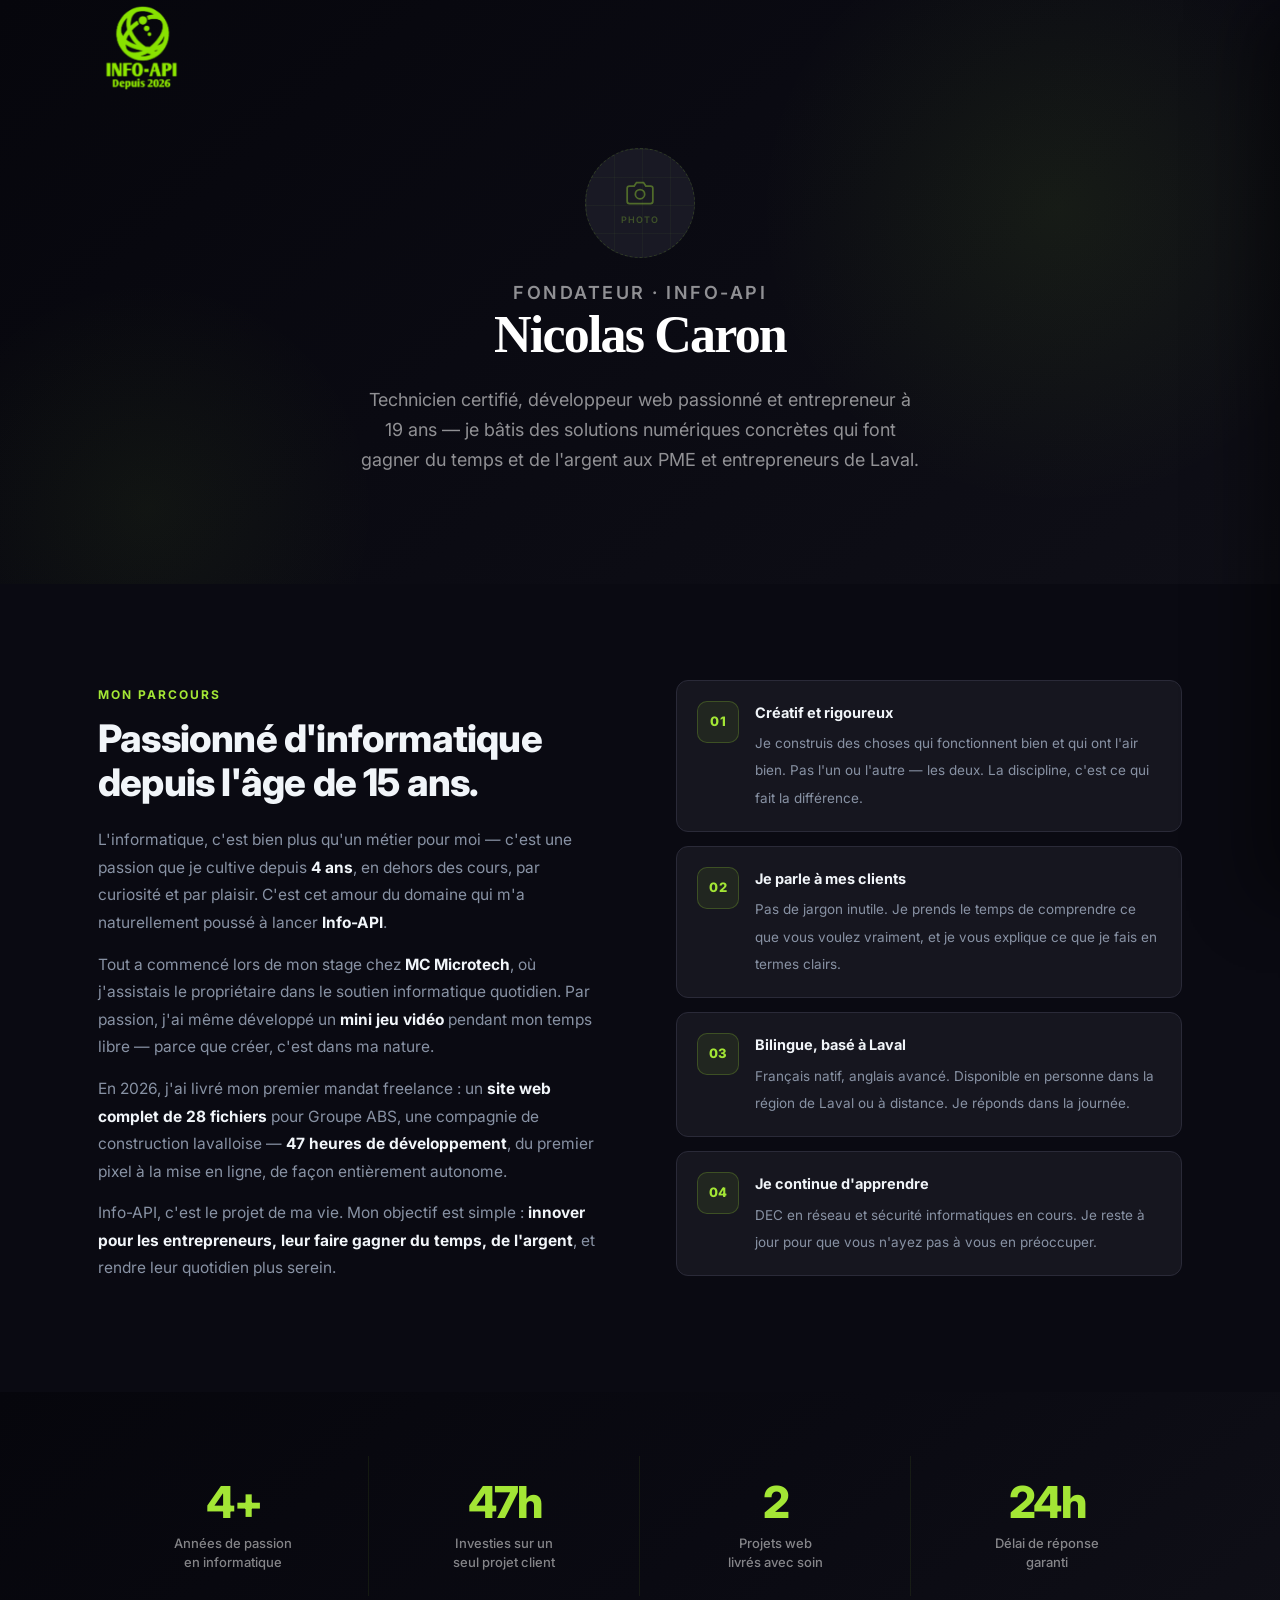
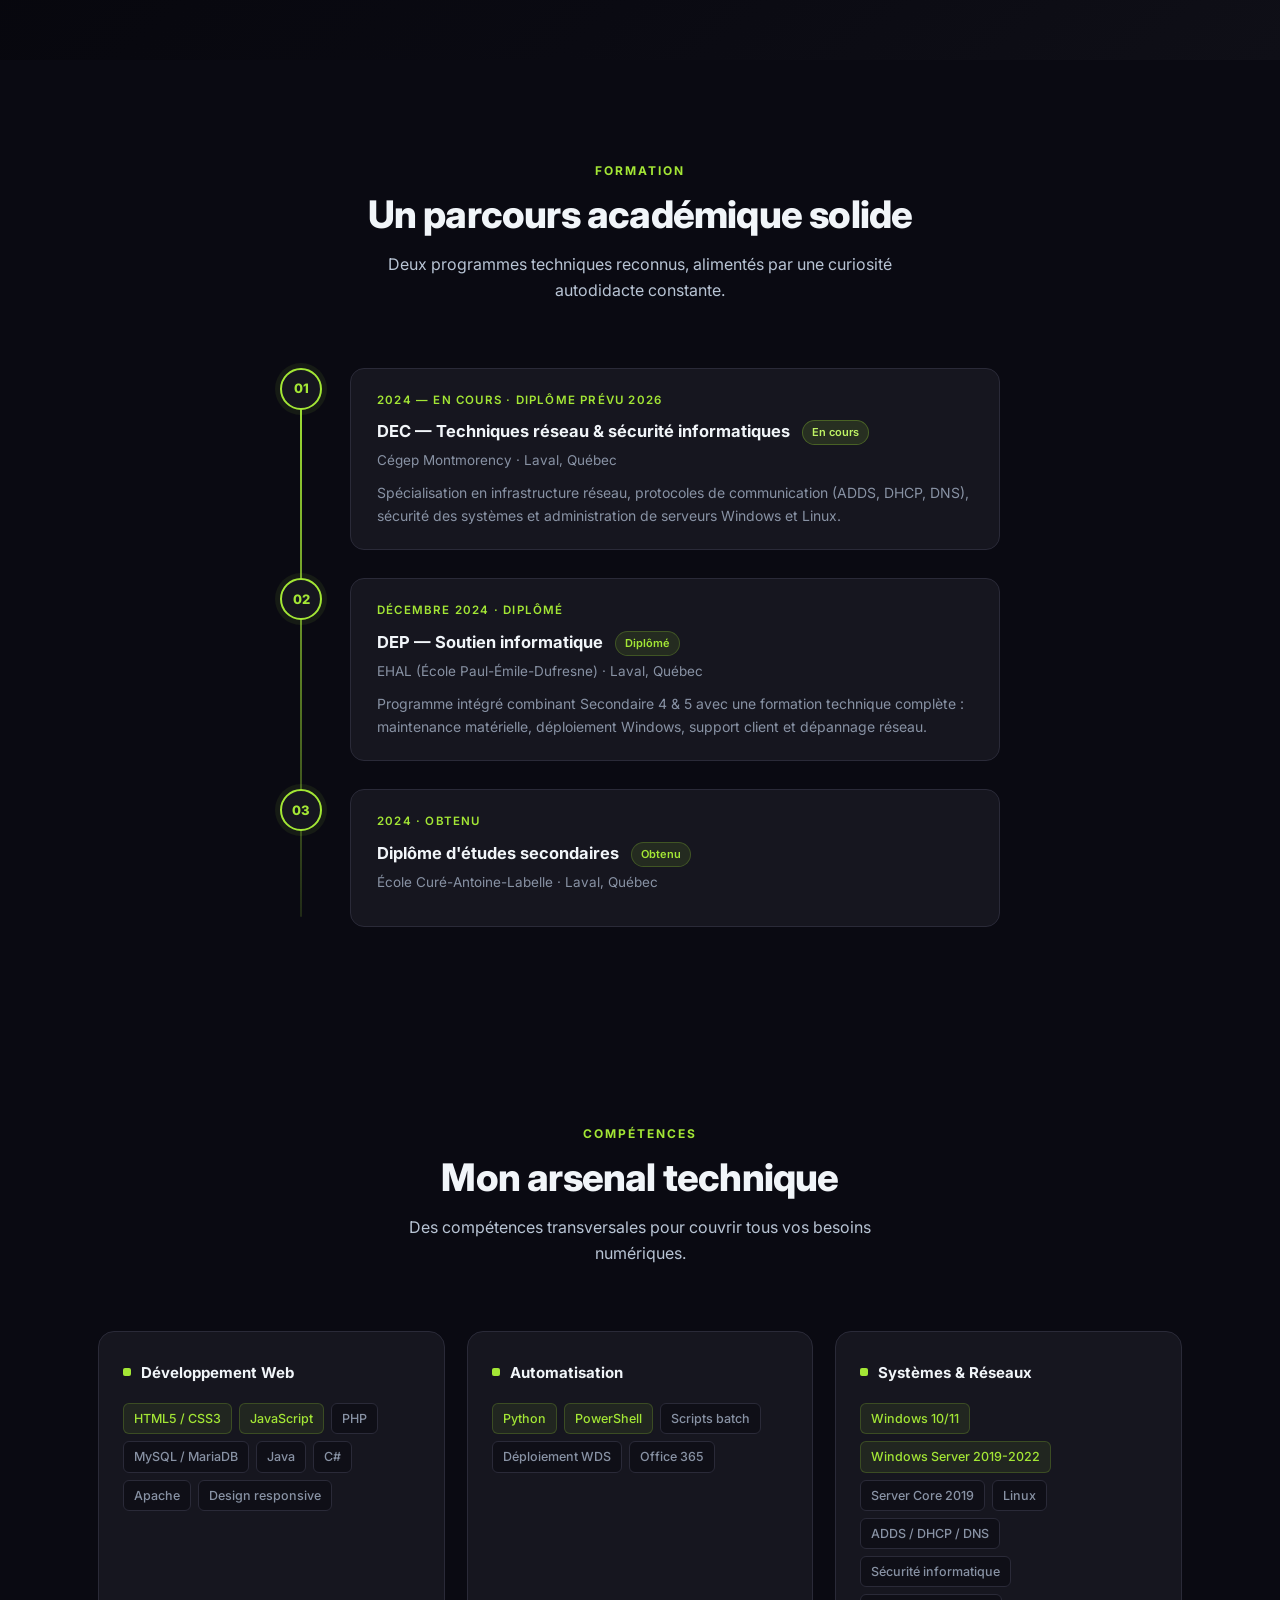
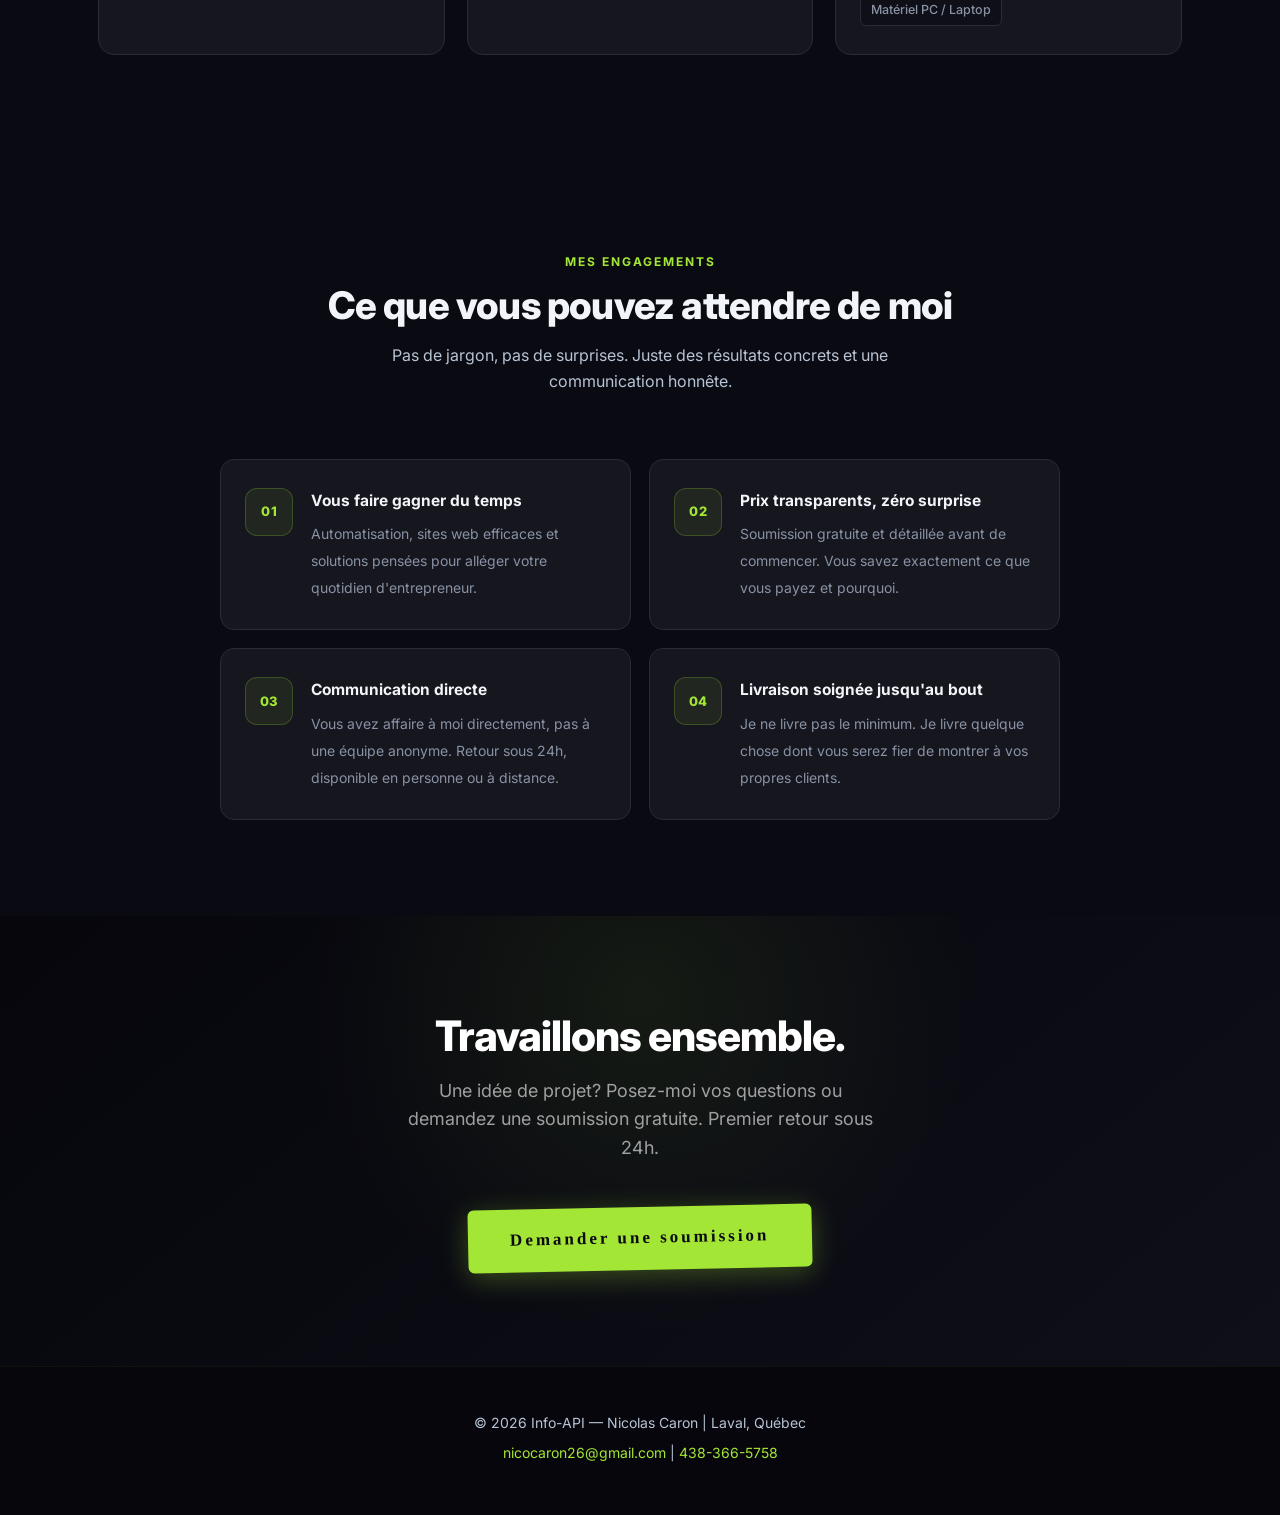
==== commit 393a1711: "Demo V2" ====
--- a/apropos.html
+++ b/apropos.html
@@ -7,7 +7,7 @@
     <title>À propos | Info-API</title>
     <link rel="preconnect" href="https://fonts.googleapis.com">
     <link rel="preconnect" href="https://fonts.gstatic.com" crossorigin>
-    <link href="https://fonts.googleapis.com/css2?family=Inter:wght@400;500;600;700;800&display=swap" rel="stylesheet">
+    <link href="https://fonts.googleapis.com/css2?family=Inter:wght@400;500;600;700;800&family=Permanent+Marker&display=swap" rel="stylesheet">
     <link rel="stylesheet" href="css/style.css">
     <style>
         /* ---- HERO ---- */
@@ -495,7 +495,9 @@
     <!-- NAVIGATION -->
     <nav class="navbar">
         <div class="container">
-            <a href="index.html" class="logo">Info<span>API</span></a>
+            <a href="index.html" class="logo" aria-label="Info-API — Accueil">
+                <img src="images/logo.png" alt="Info-API" class="nav-logo">
+            </a>
             <button class="hamburger" id="hamburger" aria-label="Menu">
                 <span></span><span></span><span></span>
             </button>
--- a/css/style.css
+++ b/css/style.css
@@ -55,12 +55,11 @@
     transition: box-shadow 0.3s;
 }
 
-
 .navbar .container {
     display: flex;
     align-items: center;
     justify-content: space-between;
-    height: 72px;
+    height: 96px;
 }
 
 .logo {
@@ -72,6 +71,17 @@
 
 .logo span {
     color: var(--blue);
+}
+
+
+.nav-logo {
+    height: 86px;
+    width: auto;
+    display: block;
+}
+
+@media (max-width: 768px) {
+    .nav-logo { height: 58px; }
 }
 
 /* ===== HAMBURGER ===== */
@@ -300,7 +310,7 @@
 
 /* ===== HERO ===== */
 .hero {
-    padding: 164px 0 110px;
+    padding: 190px 0 110px;
     background: linear-gradient(140deg, #06060c 0%, var(--navy) 45%, #0f0f1a 100%);
     text-align: center;
     position: relative;
@@ -447,37 +457,42 @@
     background: var(--blue);
     color: #0a0a12;
     padding: 15px 32px;
-    border-radius: 8px;
-    font-weight: 700;
-    font-size: 16px;
-    transition: background 0.2s, transform 0.15s, box-shadow 0.2s;
+    border-radius: 6px;
+    font-family: 'Permanent Marker', cursive;
+    font-size: 15px;
+    letter-spacing: 3px;
+    transform: rotate(-1.2deg);
+    box-shadow: 5px 5px 0 rgba(0,0,0,0.85), 0 4px 20px rgba(163,230,53,0.2);
     display: inline-block;
-    box-shadow: 0 4px 20px rgba(163, 230, 53, 0.32);
+    transition: transform 0.15s, box-shadow 0.15s, background 0.15s;
 }
 
 .btn-primary:hover {
     background: var(--blue-light);
-    transform: translateY(-2px);
-    box-shadow: 0 8px 32px rgba(163, 230, 53, 0.44);
+    transform: rotate(-1.2deg) translateY(-3px);
+    box-shadow: 7px 8px 0 rgba(0,0,0,0.85), 0 8px 28px rgba(163,230,53,0.35);
 }
 
 .btn-secondary {
     background: rgba(255, 255, 255, 0.05);
     color: var(--white);
     padding: 15px 32px;
-    border-radius: 8px;
-    font-weight: 600;
-    font-size: 16px;
-    border: 1.5px solid rgba(255, 255, 255, 0.16);
-    transition: all 0.2s;
+    border-radius: 6px;
+    font-family: 'Permanent Marker', cursive;
+    font-size: 15px;
+    letter-spacing: 3px;
+    border: 2px dashed rgba(255,255,255,0.25);
+    transform: rotate(0.9deg);
+    box-shadow: 3px 3px 0 rgba(255,255,255,0.07);
     display: inline-block;
-    backdrop-filter: blur(4px);
+    transition: transform 0.15s, box-shadow 0.15s, border-color 0.15s;
 }
 
 .btn-secondary:hover {
-    background: rgba(255, 255, 255, 0.1);
-    border-color: rgba(255, 255, 255, 0.32);
-    transform: translateY(-2px);
+    background: rgba(255,255,255,0.07);
+    border-color: rgba(255,255,255,0.45);
+    transform: rotate(0.9deg) translateY(-3px);
+    box-shadow: 5px 5px 0 rgba(255,255,255,0.07);
 }
 
 /* ===== SECTIONS ===== */
@@ -498,6 +513,11 @@
     letter-spacing: 2px;
     text-transform: uppercase;
     margin-bottom: 12px;
+}
+
+h1 {
+    font-family: 'Permanent Marker', cursive;
+    letter-spacing: 3px;
 }
 
 section h2 {
@@ -703,8 +723,8 @@
 
 .cta .btn-primary:hover {
     background: var(--blue-light);
-    transform: translateY(-3px);
-    box-shadow: 0 12px 40px rgba(163, 230, 53, 0.42);
+    transform: rotate(-1.2deg) translateY(-3px);
+    box-shadow: 7px 8px 0 rgba(0,0,0,0.85), 0 8px 28px rgba(163,230,53,0.35);
 }
 
 /* ===== FOOTER ===== */
@@ -732,14 +752,18 @@
 
 /* ===== MOBILE ===== */
 @media (max-width: 768px) {
+    .navbar .container { height: 70px; }
+
     .hero h1 {
         font-size: 38px;
         letter-spacing: -1.2px;
     }
 
     .hero {
-        padding: 130px 0 80px;
+        padding: 150px 0 80px;
     }
+
+    h1 { letter-spacing: 0; }
 
     section h2 {
         font-size: 28px;
